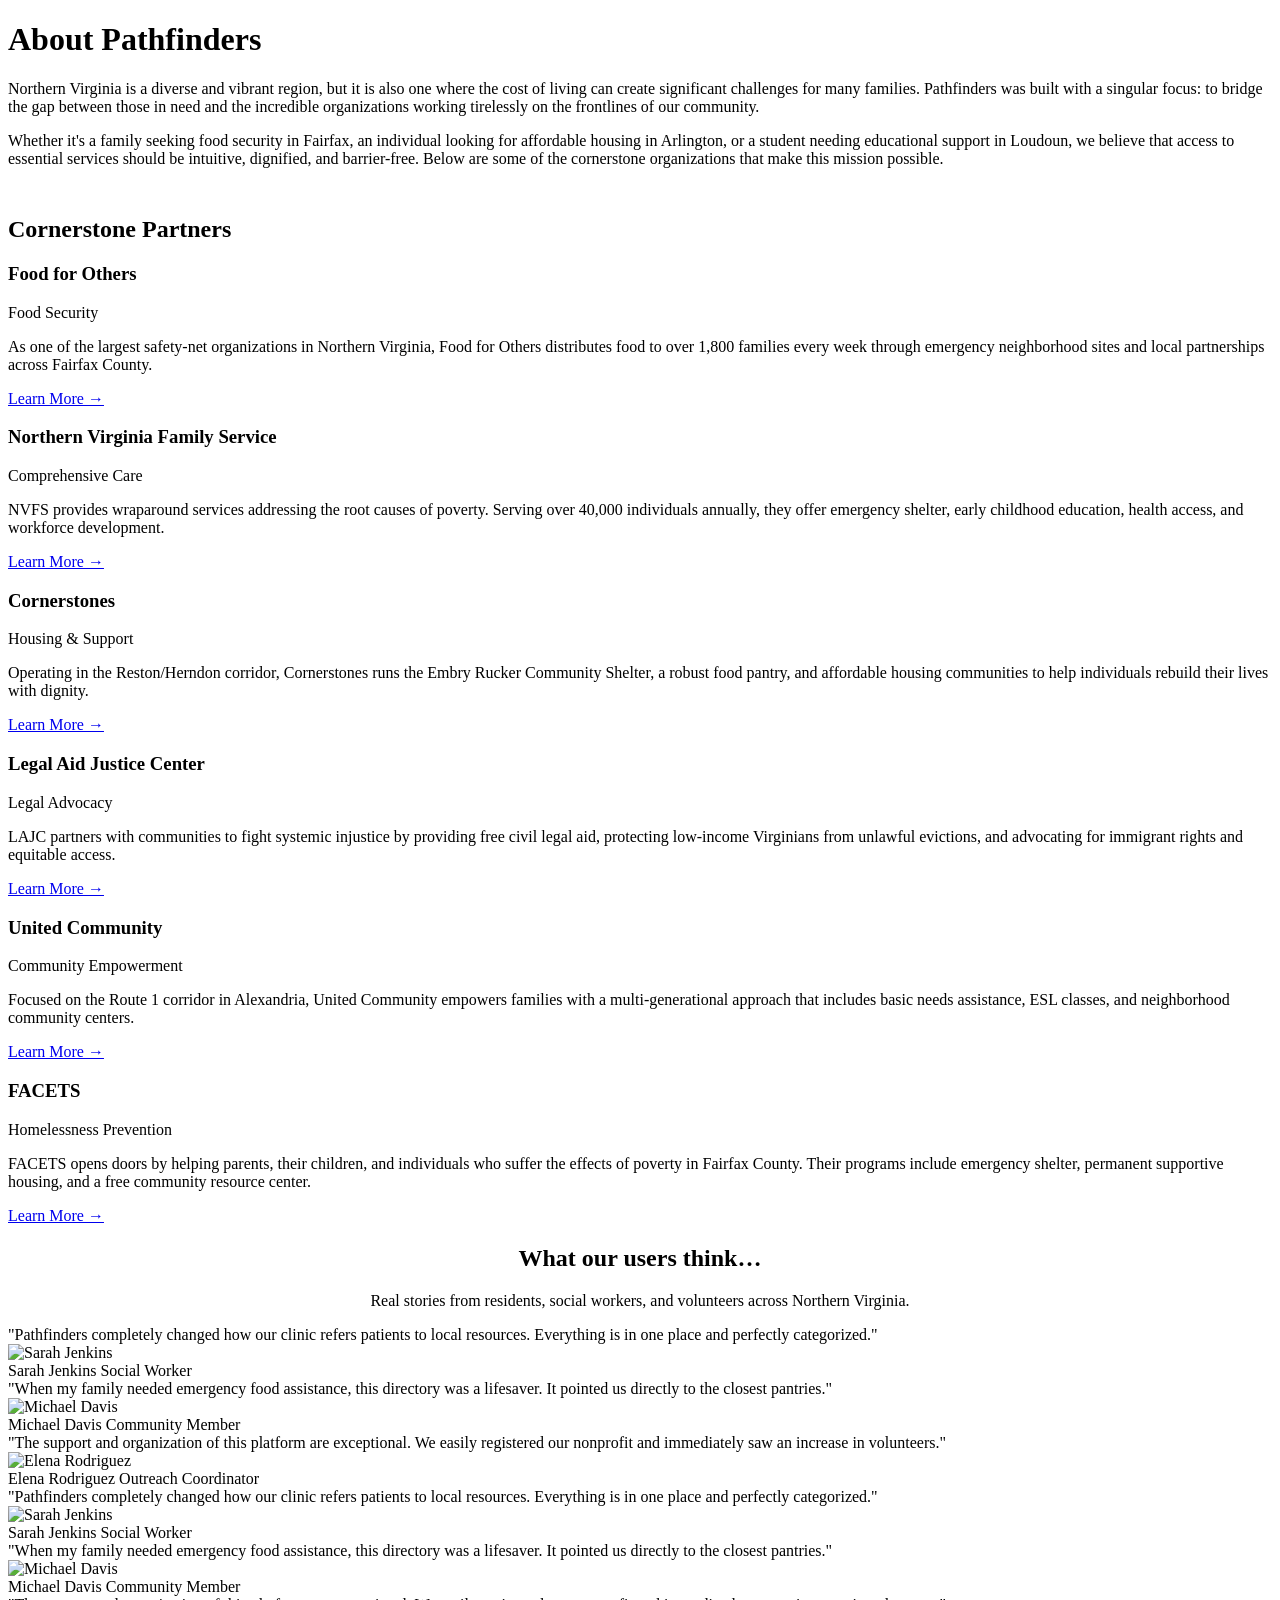
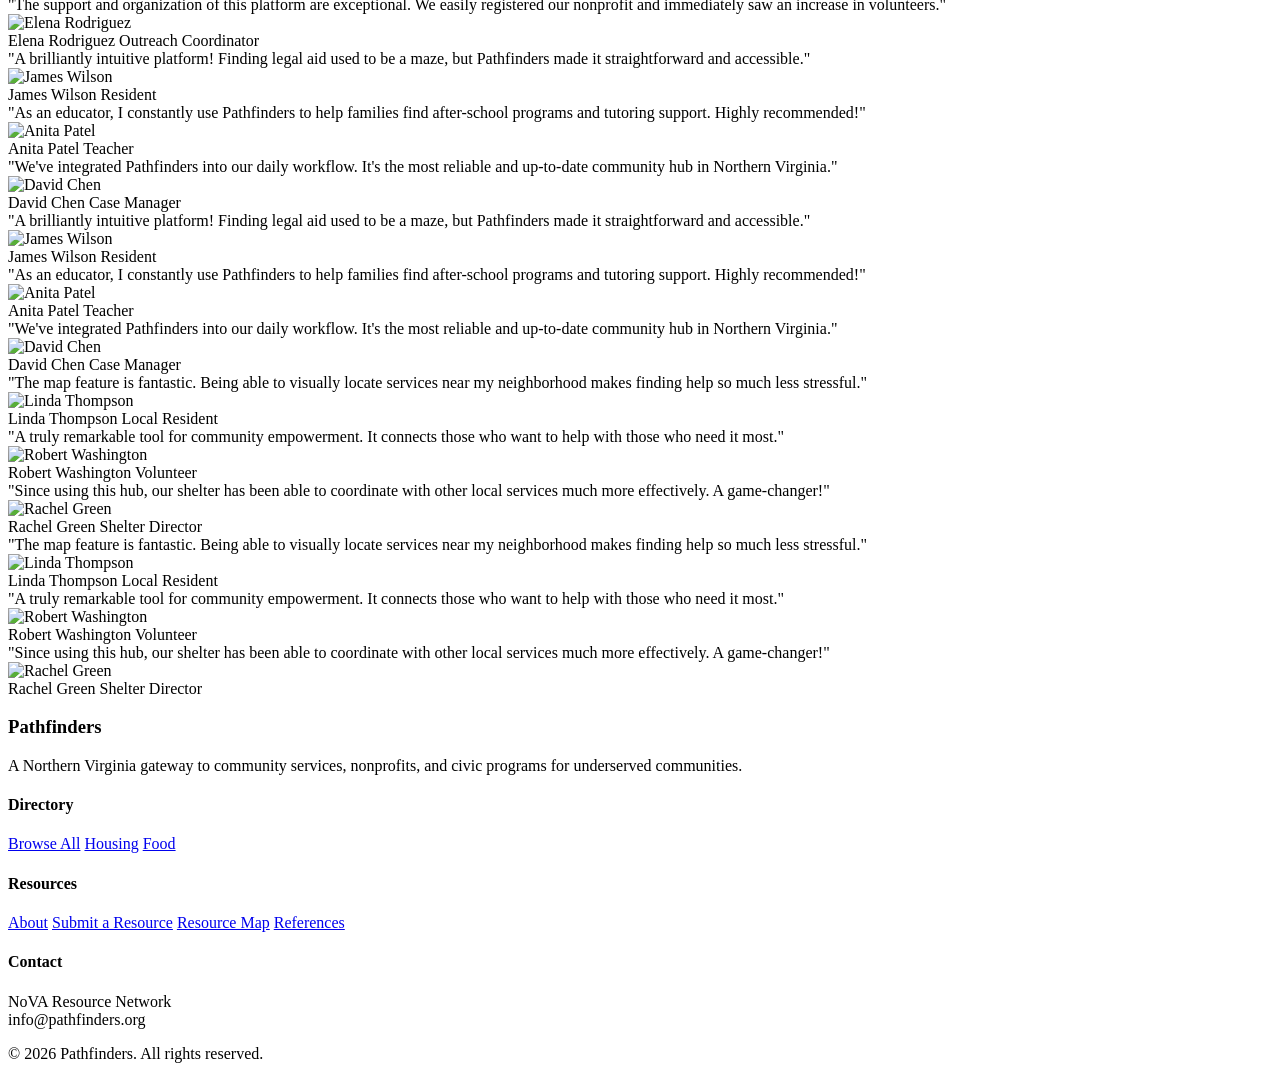
==== about.html @ d78daaee "Add files via upload" ====
<!doctype html>
<html lang="en">

<head>
  <meta charset="UTF-8" />
  <meta name="viewport" content="width=device-width, initial-scale=1.0" />
  <title>About — Pathfinders</title>
  <meta name="description" content="Learn about the Northern Virginia communities we serve, our cornerstone nonprofit partners, and hear from the people we've helped." />

  <script src="theme-init.js"></script>

  <link rel="stylesheet"
    href="https://fonts.googleapis.com/css2?family=Cormorant+Garamond:ital,wght@0,300;0,400;0,500;1,400;1,500&family=DM+Sans:wght@400;500&family=Noto+Sans+JP:wght@400;500&display=swap" />
  <link rel="stylesheet" href="style.css" />
</head>

<body>
  <div class="page-wave-bg" aria-hidden="true"></div>

  <div class="page">
    <div id="nav-container"></div>

    <main class="community-shell">
      <div class="section-container">
        <h1 class="dir-title page-title scroll-reveal">About Pathfinders</h1>
        
        <div class="community-intro scroll-reveal">
          <p>
            Northern Virginia is a diverse and vibrant region, but it is also one where the cost of living can create significant challenges for many families. Pathfinders was built with a singular focus: to bridge the gap between those in need and the incredible organizations working tirelessly on the frontlines of our community.
          </p>
          <p>
            Whether it's a family seeking food security in Fairfax, an individual looking for affordable housing in Arlington, or a student needing educational support in Loudoun, we believe that access to essential services should be intuitive, dignified, and barrier-free. Below are some of the cornerstone organizations that make this mission possible.
          </p>
        </div>

        <h2 class="ref-section-title scroll-reveal" style="margin-top: 3rem;">Cornerstone Partners</h2>
        
        <div class="community-grid">
          <!-- Food for Others -->
          <div class="community-card scroll-reveal">
            <div class="community-card-icon"><i data-lucide="apple"></i></div>
            <h3>Food for Others</h3>
            <span class="label-tag">Food Security</span>
            <p>
              As one of the largest safety-net organizations in Northern Virginia, Food for Others distributes food to over 1,800 families every week through emergency neighborhood sites and local partnerships across Fairfax County.
            </p>
            <a href="https://foodforothers.org" target="_blank" rel="noopener noreferrer" class="community-link">Learn More &rarr;</a>
          </div>

          <!-- Northern Virginia Family Service -->
          <div class="community-card scroll-reveal">
            <div class="community-card-icon"><i data-lucide="home"></i></div>
            <h3>Northern Virginia Family Service</h3>
            <span class="label-tag">Comprehensive Care</span>
            <p>
              NVFS provides wraparound services addressing the root causes of poverty. Serving over 40,000 individuals annually, they offer emergency shelter, early childhood education, health access, and workforce development.
            </p>
            <a href="https://nvfs.org" target="_blank" rel="noopener noreferrer" class="community-link">Learn More &rarr;</a>
          </div>

          <!-- Cornerstones -->
          <div class="community-card scroll-reveal">
            <div class="community-card-icon"><i data-lucide="heart-handshake"></i></div>
            <h3>Cornerstones</h3>
            <span class="label-tag">Housing &amp; Support</span>
            <p>
              Operating in the Reston/Herndon corridor, Cornerstones runs the Embry Rucker Community Shelter, a robust food pantry, and affordable housing communities to help individuals rebuild their lives with dignity.
            </p>
            <a href="https://cornerstonesva.org" target="_blank" rel="noopener noreferrer" class="community-link">Learn More &rarr;</a>
          </div>

          <!-- Legal Aid Justice Center -->
          <div class="community-card scroll-reveal">
            <div class="community-card-icon"><i data-lucide="scale"></i></div>
            <h3>Legal Aid Justice Center</h3>
            <span class="label-tag">Legal Advocacy</span>
            <p>
              LAJC partners with communities to fight systemic injustice by providing free civil legal aid, protecting low-income Virginians from unlawful evictions, and advocating for immigrant rights and equitable access.
            </p>
            <a href="https://lajc.org" target="_blank" rel="noopener noreferrer" class="community-link">Learn More &rarr;</a>
          </div>

          <!-- United Community -->
          <div class="community-card scroll-reveal">
            <div class="community-card-icon"><i data-lucide="users"></i></div>
            <h3>United Community</h3>
            <span class="label-tag">Community Empowerment</span>
            <p>
              Focused on the Route 1 corridor in Alexandria, United Community empowers families with a multi-generational approach that includes basic needs assistance, ESL classes, and neighborhood community centers.
            </p>
            <a href="https://unitedcommunity.org" target="_blank" rel="noopener noreferrer" class="community-link">Learn More &rarr;</a>
          </div>

          <!-- FACETS -->
          <div class="community-card scroll-reveal">
            <div class="community-card-icon"><i data-lucide="shield-check"></i></div>
            <h3>FACETS</h3>
            <span class="label-tag">Homelessness Prevention</span>
            <p>
              FACETS opens doors by helping parents, their children, and individuals who suffer the effects of poverty in Fairfax County. Their programs include emergency shelter, permanent supportive housing, and a free community resource center.
            </p>
            <a href="https://facetscares.org" target="_blank" rel="noopener noreferrer" class="community-link">Learn More &rarr;</a>
          </div>
        </div>

      </div>

      <!-- What Our Users Think divider -->
      <section class="test-divider scroll-reveal">
        <div class="section-container" style="text-align: center;">
          <h2 class="test-divider-title">What our users think&hellip;</h2>
          <p class="test-divider-sub">Real stories from residents, social workers, and volunteers across Northern Virginia.</p>
        </div>
      </section>

      <!-- Testimonials Section -->
      <section class="testimonials-section">
        <div class="test-mask">
          <!-- Column 1 -->
          <div class="test-col" style="--duration: 30s;">
            <div class="test-card">
              <div class="test-card-text">"Pathfinders completely changed how our clinic refers patients to local resources. Everything is in one place and perfectly categorized."</div>
              <div class="test-card-author">
                <img src="https://randomuser.me/api/portraits/women/1.jpg" alt="Sarah Jenkins" />
                <div class="test-author-info">
                  <span class="test-author-name">Sarah Jenkins</span>
                  <span class="test-author-role">Social Worker</span>
                </div>
              </div>
            </div>
            <div class="test-card">
              <div class="test-card-text">"When my family needed emergency food assistance, this directory was a lifesaver. It pointed us directly to the closest pantries."</div>
              <div class="test-card-author">
                <img src="https://randomuser.me/api/portraits/men/2.jpg" alt="Michael Davis" />
                <div class="test-author-info">
                  <span class="test-author-name">Michael Davis</span>
                  <span class="test-author-role">Community Member</span>
                </div>
              </div>
            </div>
            <div class="test-card">
              <div class="test-card-text">"The support and organization of this platform are exceptional. We easily registered our nonprofit and immediately saw an increase in volunteers."</div>
              <div class="test-card-author">
                <img src="https://randomuser.me/api/portraits/women/3.jpg" alt="Elena Rodriguez" />
                <div class="test-author-info">
                  <span class="test-author-name">Elena Rodriguez</span>
                  <span class="test-author-role">Outreach Coordinator</span>
                </div>
              </div>
            </div>
            <!-- Duplicate set for seamless loop -->
            <div class="test-card" aria-hidden="true">
              <div class="test-card-text">"Pathfinders completely changed how our clinic refers patients to local resources. Everything is in one place and perfectly categorized."</div>
              <div class="test-card-author">
                <img src="https://randomuser.me/api/portraits/women/1.jpg" alt="Sarah Jenkins" />
                <div class="test-author-info">
                  <span class="test-author-name">Sarah Jenkins</span>
                  <span class="test-author-role">Social Worker</span>
                </div>
              </div>
            </div>
            <div class="test-card" aria-hidden="true">
              <div class="test-card-text">"When my family needed emergency food assistance, this directory was a lifesaver. It pointed us directly to the closest pantries."</div>
              <div class="test-card-author">
                <img src="https://randomuser.me/api/portraits/men/2.jpg" alt="Michael Davis" />
                <div class="test-author-info">
                  <span class="test-author-name">Michael Davis</span>
                  <span class="test-author-role">Community Member</span>
                </div>
              </div>
            </div>
            <div class="test-card" aria-hidden="true">
              <div class="test-card-text">"The support and organization of this platform are exceptional. We easily registered our nonprofit and immediately saw an increase in volunteers."</div>
              <div class="test-card-author">
                <img src="https://randomuser.me/api/portraits/women/3.jpg" alt="Elena Rodriguez" />
                <div class="test-author-info">
                  <span class="test-author-name">Elena Rodriguez</span>
                  <span class="test-author-role">Outreach Coordinator</span>
                </div>
              </div>
            </div>
          </div>

          <!-- Column 2 -->
          <div class="test-col hide-mobile" style="--duration: 38s;">
            <div class="test-card">
              <div class="test-card-text">"A brilliantly intuitive platform! Finding legal aid used to be a maze, but Pathfinders made it straightforward and accessible."</div>
              <div class="test-card-author">
                <img src="https://randomuser.me/api/portraits/men/4.jpg" alt="James Wilson" />
                <div class="test-author-info">
                  <span class="test-author-name">James Wilson</span>
                  <span class="test-author-role">Resident</span>
                </div>
              </div>
            </div>
            <div class="test-card">
              <div class="test-card-text">"As an educator, I constantly use Pathfinders to help families find after-school programs and tutoring support. Highly recommended!"</div>
              <div class="test-card-author">
                <img src="https://randomuser.me/api/portraits/women/5.jpg" alt="Anita Patel" />
                <div class="test-author-info">
                  <span class="test-author-name">Anita Patel</span>
                  <span class="test-author-role">Teacher</span>
                </div>
              </div>
            </div>
            <div class="test-card">
              <div class="test-card-text">"We've integrated Pathfinders into our daily workflow. It's the most reliable and up-to-date community hub in Northern Virginia."</div>
              <div class="test-card-author">
                <img src="https://randomuser.me/api/portraits/men/6.jpg" alt="David Chen" />
                <div class="test-author-info">
                  <span class="test-author-name">David Chen</span>
                  <span class="test-author-role">Case Manager</span>
                </div>
              </div>
            </div>
            <div class="test-card" aria-hidden="true">
              <div class="test-card-text">"A brilliantly intuitive platform! Finding legal aid used to be a maze, but Pathfinders made it straightforward and accessible."</div>
              <div class="test-card-author">
                <img src="https://randomuser.me/api/portraits/men/4.jpg" alt="James Wilson" />
                <div class="test-author-info">
                  <span class="test-author-name">James Wilson</span>
                  <span class="test-author-role">Resident</span>
                </div>
              </div>
            </div>
            <div class="test-card" aria-hidden="true">
              <div class="test-card-text">"As an educator, I constantly use Pathfinders to help families find after-school programs and tutoring support. Highly recommended!"</div>
              <div class="test-card-author">
                <img src="https://randomuser.me/api/portraits/women/5.jpg" alt="Anita Patel" />
                <div class="test-author-info">
                  <span class="test-author-name">Anita Patel</span>
                  <span class="test-author-role">Teacher</span>
                </div>
              </div>
            </div>
            <div class="test-card" aria-hidden="true">
              <div class="test-card-text">"We've integrated Pathfinders into our daily workflow. It's the most reliable and up-to-date community hub in Northern Virginia."</div>
              <div class="test-card-author">
                <img src="https://randomuser.me/api/portraits/men/6.jpg" alt="David Chen" />
                <div class="test-author-info">
                  <span class="test-author-name">David Chen</span>
                  <span class="test-author-role">Case Manager</span>
                </div>
              </div>
            </div>
          </div>

          <!-- Column 3 -->
          <div class="test-col hide-tablet" style="--duration: 34s;">
            <div class="test-card">
              <div class="test-card-text">"The map feature is fantastic. Being able to visually locate services near my neighborhood makes finding help so much less stressful."</div>
              <div class="test-card-author">
                <img src="https://randomuser.me/api/portraits/women/7.jpg" alt="Linda Thompson" />
                <div class="test-author-info">
                  <span class="test-author-name">Linda Thompson</span>
                  <span class="test-author-role">Local Resident</span>
                </div>
              </div>
            </div>
            <div class="test-card">
              <div class="test-card-text">"A truly remarkable tool for community empowerment. It connects those who want to help with those who need it most."</div>
              <div class="test-card-author">
                <img src="https://randomuser.me/api/portraits/men/8.jpg" alt="Robert Washington" />
                <div class="test-author-info">
                  <span class="test-author-name">Robert Washington</span>
                  <span class="test-author-role">Volunteer</span>
                </div>
              </div>
            </div>
            <div class="test-card">
              <div class="test-card-text">"Since using this hub, our shelter has been able to coordinate with other local services much more effectively. A game-changer!"</div>
              <div class="test-card-author">
                <img src="https://randomuser.me/api/portraits/women/9.jpg" alt="Rachel Green" />
                <div class="test-author-info">
                  <span class="test-author-name">Rachel Green</span>
                  <span class="test-author-role">Shelter Director</span>
                </div>
              </div>
            </div>
            <div class="test-card" aria-hidden="true">
              <div class="test-card-text">"The map feature is fantastic. Being able to visually locate services near my neighborhood makes finding help so much less stressful."</div>
              <div class="test-card-author">
                <img src="https://randomuser.me/api/portraits/women/7.jpg" alt="Linda Thompson" />
                <div class="test-author-info">
                  <span class="test-author-name">Linda Thompson</span>
                  <span class="test-author-role">Local Resident</span>
                </div>
              </div>
            </div>
            <div class="test-card" aria-hidden="true">
              <div class="test-card-text">"A truly remarkable tool for community empowerment. It connects those who want to help with those who need it most."</div>
              <div class="test-card-author">
                <img src="https://randomuser.me/api/portraits/men/8.jpg" alt="Robert Washington" />
                <div class="test-author-info">
                  <span class="test-author-name">Robert Washington</span>
                  <span class="test-author-role">Volunteer</span>
                </div>
              </div>
            </div>
            <div class="test-card" aria-hidden="true">
              <div class="test-card-text">"Since using this hub, our shelter has been able to coordinate with other local services much more effectively. A game-changer!"</div>
              <div class="test-card-author">
                <img src="https://randomuser.me/api/portraits/women/9.jpg" alt="Rachel Green" />
                <div class="test-author-info">
                  <span class="test-author-name">Rachel Green</span>
                  <span class="test-author-role">Shelter Director</span>
                </div>
              </div>
            </div>
          </div>
        </div>
      </section>
    </main>

    <footer class="footer">
      <div class="footer-inner">
        <div>
          <h3>Pathfinders</h3>
          <p>A Northern Virginia gateway to community services, nonprofits, and civic programs for underserved communities.</p>
        </div>
        <div>
          <h4>Directory</h4>
          <div class="footer-links">
            <a href="directory.html">Browse All</a>
            <a href="directory.html">Housing</a>
            <a href="directory.html">Food</a>
          </div>
        </div>
        <div>
          <h4>Resources</h4>
          <div class="footer-links">
            <a href="about.html">About</a>
            <a href="submit.html">Submit a Resource</a>
            <a href="map.html">Resource Map</a>
            <a href="references.html">References</a>
          </div>
        </div>
        <div>
          <h4>Contact</h4>
          <p>
            NoVA Resource Network<br />
            info@pathfinders.org
          </p>
        </div>
      </div>
      <div class="footer-bottom">© 2026 Pathfinders. All rights reserved.</div>
    </footer>
  </div>

  <!-- GSAP Core + Plugins -->
  <script src="gsap.min.js"></script>
  <script src="ScrollTrigger.min.js"></script>

  <script src="https://unpkg.com/lucide@latest"></script>
  <script src="smooth-scroll.js"></script>
  <script src="nav.js"></script>
  <script src="community-gsap.js"></script>
  <script>
    document.addEventListener("DOMContentLoaded", () => {
      lucide.createIcons();
    });
  </script>
</body>

</html>
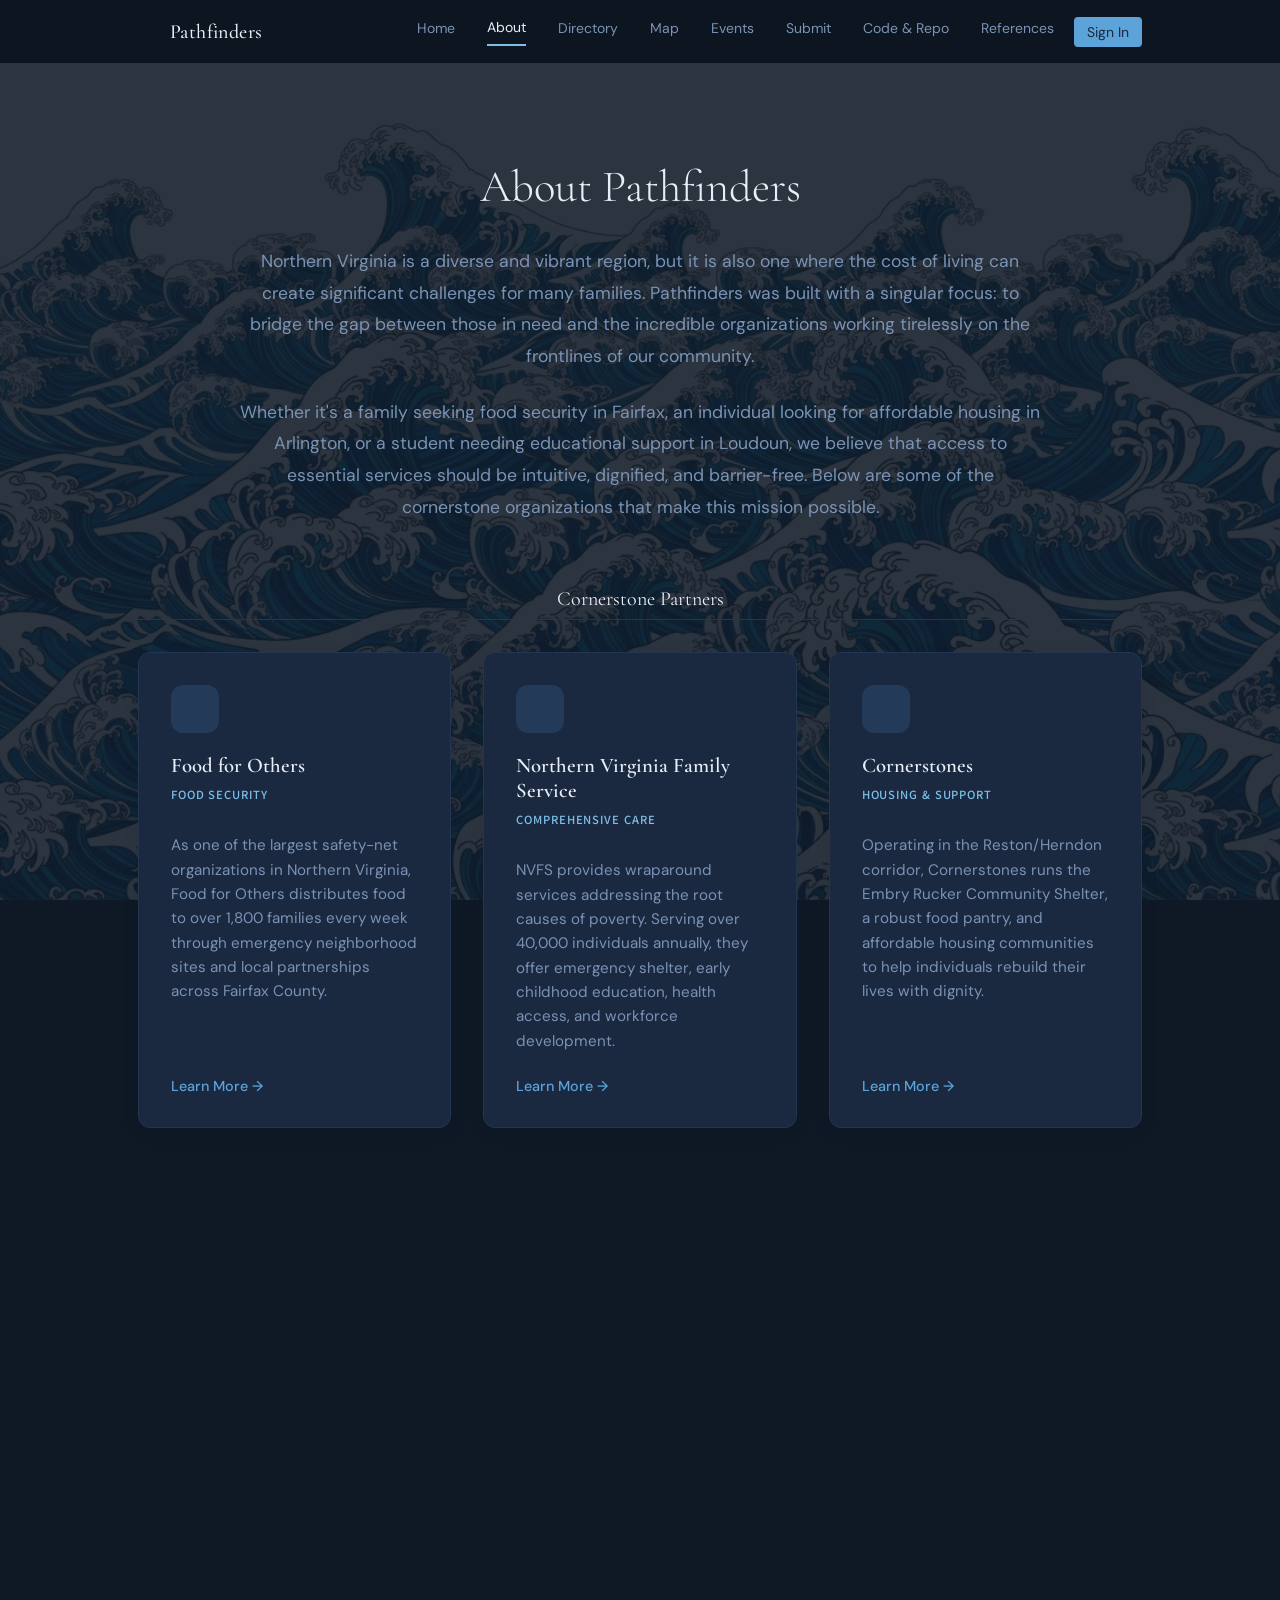
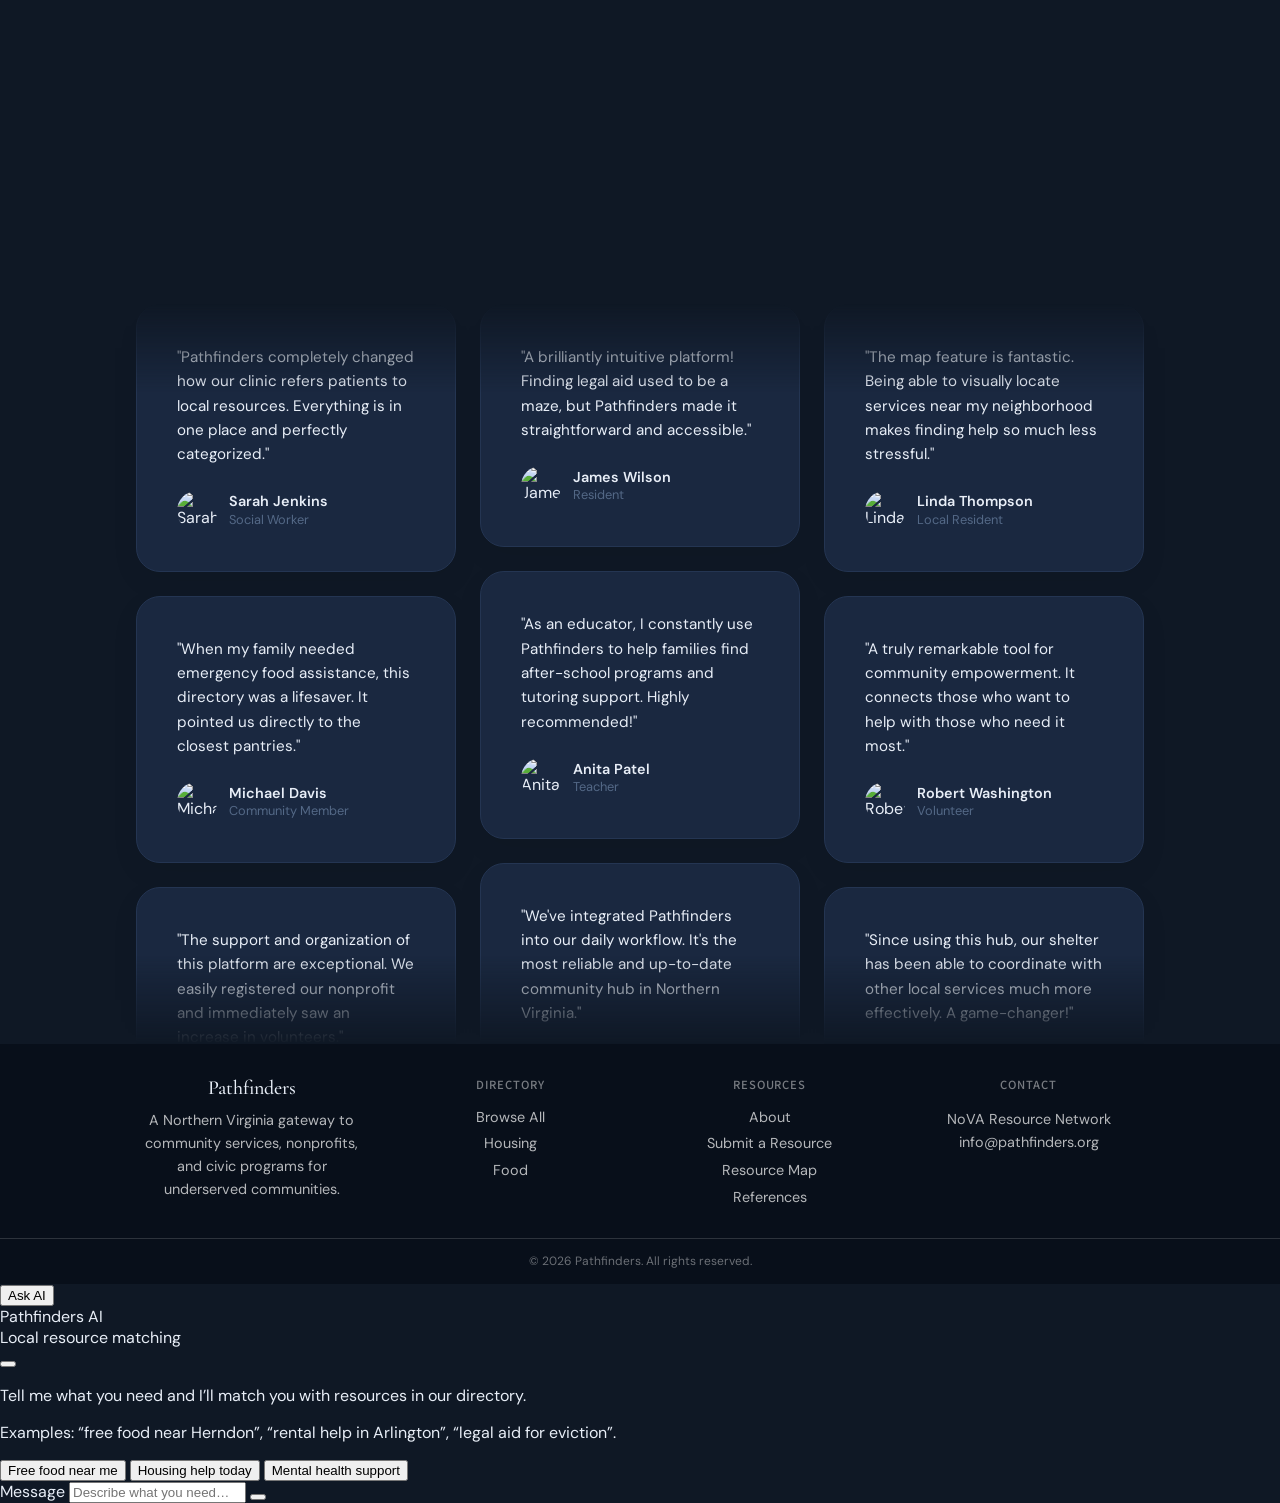
==== commit 7c857edc: "Add files via upload" ====
--- a/about.html
+++ b/about.html
@@ -1,5 +1,5 @@
 <!doctype html>
-<html lang="en">
+<html lang="en" class="dark">
 
 <head>
   <meta charset="UTF-8" />
@@ -7,7 +7,6 @@
   <title>About — Pathfinders</title>
   <meta name="description" content="Learn about the Northern Virginia communities we serve, our cornerstone nonprofit partners, and hear from the people we've helped." />
 
-  <script src="theme-init.js"></script>
 
   <link rel="stylesheet"
     href="https://fonts.googleapis.com/css2?family=Cormorant+Garamond:ital,wght@0,300;0,400;0,500;1,400;1,500&family=DM+Sans:wght@400;500&family=Noto+Sans+JP:wght@400;500&display=swap" />
--- a/style.css
+++ b/style.css
@@ -0,0 +1,1892 @@
+@import url('https://fonts.googleapis.com/css2?family=Cormorant+Garamond:ital,wght@0,300;0,400;0,500;1,400;1,500&family=DM+Sans:wght@400;500&family=Noto+Sans+JP:wght@400;500&display=swap');
+
+:root {
+  --bg: #0f1825;
+  --bg-alt: #162033;
+  --surface: #1a2840;
+  --ink: #e8eef7;
+  --muted: #7a93b5;
+  --border: #243552;
+  --primary: #5ba3d9;
+  --accent: #7dbfe8;
+  --radius: 0px;
+  --font-heading: "Cormorant Garamond", serif;
+  --font-body: "DM Sans", sans-serif;
+  --font-label: "Noto Sans JP", sans-serif;
+  --nav-height: 64px;
+}
+
+* {
+  box-sizing: border-box;
+}
+
+html,
+body {
+  margin: 0;
+  padding: 0;
+}
+
+body {
+  font-family: var(--font-body);
+  color: var(--ink);
+  background: var(--bg);
+  -webkit-font-smoothing: antialiased;
+  -moz-osx-font-smoothing: grayscale;
+}
+
+body::before {
+  content: "";
+  position: fixed;
+  left: 0;
+  right: 0;
+  bottom: 0;
+  height: 60vh;
+  pointer-events: none;
+  z-index: 0;
+  opacity: 0.05;
+  background-image: url("bg-mountains.svg");
+  background-repeat: no-repeat;
+  background-position: bottom center;
+  background-size: 100% auto;
+}
+
+body:has(> .page-wave-bg)::before {
+  opacity: 0;
+}
+
+.page-wave-bg {
+  position: fixed;
+  inset: 0;
+  width: 100%;
+  height: 100%;
+  background: url("full-waves.png") center center / cover no-repeat;
+  opacity: 0.12;
+  pointer-events: none;
+  z-index: 0;
+}
+
+h1,
+h2,
+h3,
+h4,
+h5,
+h6 {
+  font-family: var(--font-heading);
+  color: var(--ink);
+  font-weight: 400;
+  margin: 0;
+}
+
+a {
+  color: inherit;
+  text-decoration: none;
+}
+
+.page {
+  position: relative;
+  z-index: 1;
+  min-height: 100vh;
+}
+
+.page-title {
+  text-align: center;
+}
+
+/* Scroll reveal (IntersectionObserver adds .visible) */
+.scroll-reveal {
+  opacity: 0;
+  transform: translateY(18px);
+  transition: opacity 500ms ease-out, transform 500ms ease-out;
+}
+
+.scroll-reveal.visible {
+  opacity: 1;
+  transform: none;
+}
+
+.scroll-reveal-stagger>.scroll-reveal:nth-child(1) {
+  transition-delay: 0ms;
+}
+
+.scroll-reveal-stagger>.scroll-reveal:nth-child(2) {
+  transition-delay: 80ms;
+}
+
+.scroll-reveal-stagger>.scroll-reveal:nth-child(3) {
+  transition-delay: 160ms;
+}
+
+.scroll-reveal-stagger--mission>.scroll-reveal:nth-child(1) {
+  transition-delay: 0ms;
+}
+
+.scroll-reveal-stagger--mission>.scroll-reveal:nth-child(2) {
+  transition-delay: 80ms;
+}
+
+.scroll-reveal-stagger--mission>.scroll-reveal:nth-child(3) {
+  transition-delay: 160ms;
+}
+
+.font-body {
+  font-family: var(--font-body);
+}
+
+.font-label {
+  font-family: var(--font-label);
+}
+
+.font-heading {
+  font-family: var(--font-heading);
+}
+
+.label-tag {
+  font-family: var(--font-label);
+  font-size: 0.7rem;
+  font-weight: 500;
+  text-transform: uppercase;
+  letter-spacing: 0.08em;
+  color: var(--accent);
+}
+
+.brush-divider {
+  width: 100%;
+  height: 0;
+  border: 0;
+  border-top: 1px solid var(--border);
+  margin: 0;
+}
+
+.skeleton-shimmer {
+  background: var(--border);
+  animation: skeleton-pulse 1.2s ease-in-out infinite;
+}
+
+@keyframes skeleton-pulse {
+
+  0%,
+  100% {
+    opacity: 0.45;
+  }
+
+  50% {
+    opacity: 0.78;
+  }
+}
+
+.site-nav {
+  position: sticky;
+  top: 0;
+  z-index: 50;
+  background: #0d1520;
+  border-bottom: 1px solid var(--border);
+  height: var(--nav-height);
+}
+
+.site-nav-inner {
+  height: var(--nav-height);
+  max-width: 1100px;
+  margin: 0 auto;
+  padding: 0 48px;
+  display: flex;
+  align-items: center;
+  justify-content: space-between;
+}
+
+@media (max-width: 767px) {
+  .site-nav-inner {
+    padding: 0 24px;
+  }
+}
+
+.nav-right {
+  display: flex;
+  align-items: center;
+  gap: 1.25rem;
+}
+
+.theme-toggle {
+  position: relative;
+  width: 28px;
+  height: 28px;
+  padding: 0;
+  border: 0;
+  background: transparent;
+  cursor: pointer;
+  color: var(--ink);
+  flex-shrink: 0;
+}
+
+.theme-toggle--overlay {
+  margin-top: 1.5rem;
+  align-self: flex-start;
+}
+
+.theme-icon {
+  position: absolute;
+  inset: 0;
+  display: flex;
+  align-items: center;
+  justify-content: center;
+  opacity: 0;
+  transition: opacity 220ms ease;
+  pointer-events: none;
+}
+
+.theme-icon.is-visible {
+  opacity: 1;
+  pointer-events: auto;
+}
+
+.nav-icon-hidden {
+  display: none !important;
+}
+
+.nav-backdrop-hidden {
+  display: none !important;
+}
+
+.site-brand {
+  font-family: var(--font-heading);
+  font-size: 1.25rem;
+  font-weight: 500;
+  letter-spacing: 0.02em;
+  color: var(--ink);
+  display: flex;
+  align-items: center;
+  gap: 0.5rem;
+}
+
+.brand-logo-icon {
+  width: 24px;
+  height: 24px;
+  color: var(--primary);
+  filter: drop-shadow(0 2px 4px rgba(91, 163, 217, 0.4));
+}
+
+.nav-links {
+  display: flex;
+  gap: 2rem;
+  align-items: center;
+}
+
+.nav-link {
+  font-family: var(--font-body);
+  font-size: 0.875rem;
+  padding-bottom: 0.45rem;
+  color: var(--muted);
+  transition: color 160ms ease;
+}
+
+.nav-link:hover {
+  color: var(--ink);
+}
+
+.nav-link.is-active {
+  color: var(--ink);
+  border-bottom: 2px solid var(--accent);
+}
+
+.nav-login-link {
+  font-family: var(--font-body);
+  font-size: 0.875rem;
+  padding: 0.4rem 0.8rem;
+  color: var(--surface);
+  background: var(--primary);
+  border-radius: 0.25rem;
+  transition: background 160ms ease;
+}
+
+.nav-login-link:hover {
+  background: var(--accent);
+}
+
+.nav-overlay-login-link {
+  font-family: var(--font-body);
+  font-size: 0.875rem;
+  padding-bottom: 0.45rem;
+  color: var(--muted);
+  display: block;
+  margin-top: 1rem;
+  padding-top: 1rem;
+  border-top: 1px solid var(--border);
+}
+
+.nav-toggle {
+  background: transparent;
+  border: 0;
+  padding: 0.25rem;
+  cursor: pointer;
+  color: var(--ink);
+  display: none;
+}
+
+.nav-overlay-backdrop {
+  display: none;
+}
+
+.nav-overlay {
+  display: none;
+}
+
+/* Mobile nav overlay */
+@media (max-width: 767px) {
+  .nav-links {
+    display: none;
+  }
+
+  .nav-toggle {
+    display: inline-flex;
+  }
+
+  .nav-overlay-backdrop {
+    display: block;
+    position: fixed;
+    inset: 0;
+    background: rgba(15, 31, 61, 0.15);
+    z-index: 55;
+  }
+
+  .nav-overlay {
+    display: flex;
+    position: fixed;
+    top: 0;
+    right: 0;
+    height: 100vh;
+    width: min(85vw, 360px);
+    background: var(--surface);
+    border-left: 1px solid var(--border);
+    z-index: 60;
+    padding: 1.5rem;
+    transform: translateX(100%);
+    transition: transform 240ms ease;
+    flex-direction: column;
+    gap: 1.25rem;
+  }
+
+  .nav-overlay.is-open {
+    transform: translateX(0);
+  }
+
+  .nav-overlay a {
+    font-family: var(--font-heading);
+    font-size: 2rem;
+    color: var(--muted);
+  }
+
+  .nav-overlay a.is-active {
+    color: var(--ink);
+  }
+}
+
+.container,
+.section-container {
+  max-width: 1100px;
+  margin: 0 auto;
+  padding: 0 48px;
+  text-align: center;
+}
+
+@media (max-width: 767px) {
+
+  .container,
+  .section-container {
+    padding: 0 24px;
+  }
+}
+
+.section {
+  padding: 4rem 0;
+}
+
+/* ═══════════════════════════════════════════
+   HERO — Immersive full-viewport
+═══════════════════════════════════════════ */
+.hero {
+  position: relative;
+  min-height: 100vh;
+  display: flex;
+  flex-direction: column;
+  align-items: center;
+  justify-content: center;
+  background-color: #06101e;
+  background-image: url("hero-sunset.jpg");
+  background-size: cover;
+  background-position: center center;
+  background-attachment: fixed;
+  overflow: hidden;
+  isolation: isolate;
+}
+
+/* Dark cinematic overlay — layered gradient */
+.hero::before {
+  content: "";
+  position: absolute;
+  inset: 0;
+  background:
+    linear-gradient(to bottom, rgba(4, 10, 22, 0.92) 0%, rgba(6, 16, 30, 0.78) 50%, rgba(4, 10, 22, 0.97) 100%);
+  z-index: 1;
+}
+
+/* Animated grid canvas sits above the bg, below overlay */
+.hero-grid-canvas {
+  position: absolute;
+  inset: 0;
+  width: 100%;
+  height: 100%;
+  z-index: 2;
+  opacity: 0.18;
+  pointer-events: none;
+}
+
+/* Film grain texture */
+.hero-grain {
+  position: absolute;
+  inset: 0;
+  z-index: 3;
+  pointer-events: none;
+  opacity: 0.04;
+  background-image: url("data:image/svg+xml,%3Csvg viewBox='0 0 256 256' xmlns='http://www.w3.org/2000/svg'%3E%3Cfilter id='noise'%3E%3CfeTurbulence type='fractalNoise' baseFrequency='0.9' numOctaves='4' stitchTiles='stitch'/%3E%3C/filter%3E%3Crect width='100%25' height='100%25' filter='url(%23noise)'/%3E%3C/svg%3E");
+  background-repeat: repeat;
+  background-size: 200px 200px;
+  animation: grain-drift 0.12s steps(1) infinite;
+}
+
+@keyframes grain-drift {
+  0%   { transform: translate(0, 0); }
+  10%  { transform: translate(-2%, -3%); }
+  20%  { transform: translate(3%, 1%); }
+  30%  { transform: translate(-1%, 4%); }
+  40%  { transform: translate(2%, -2%); }
+  50%  { transform: translate(-3%, 2%); }
+  60%  { transform: translate(1%, -4%); }
+  70%  { transform: translate(4%, 3%); }
+  80%  { transform: translate(-2%, 1%); }
+  90%  { transform: translate(3%, -1%); }
+  100% { transform: translate(0, 0); }
+}
+
+/* Floating keyword pills — scattered absolutely */
+.hero-tags {
+  position: absolute;
+  inset: 0;
+  z-index: 4;
+  pointer-events: none;
+}
+
+.hero-tag {
+  position: absolute;
+  font-family: var(--font-label);
+  font-size: 0.7rem;
+  font-weight: 600;
+  letter-spacing: 0.15em;
+  text-transform: uppercase;
+  color: rgba(91, 163, 217, 0.5);
+  border: 1px solid rgba(91, 163, 217, 0.2);
+  padding: 4px 12px;
+  border-radius: 100px;
+  opacity: 0;
+  will-change: transform;
+}
+
+/* Initial positions — set by GSAP, these are just fallbacks */
+.hero-tag:nth-child(1) { top: 15%; left: 8%; }
+.hero-tag:nth-child(2) { top: 22%; right: 10%; }
+.hero-tag:nth-child(3) { bottom: 28%; left: 6%; }
+.hero-tag:nth-child(4) { top: 55%; right: 8%; }
+.hero-tag:nth-child(5) { bottom: 18%; right: 14%; }
+.hero-tag:nth-child(6) { top: 70%; left: 12%; }
+
+/* Hero inner — centered content block */
+.hero-inner {
+  position: relative;
+  z-index: 5;
+  text-align: center;
+  padding: 0 clamp(24px, 6vw, 80px);
+  max-width: 1100px;
+  width: 100%;
+}
+
+/* Eyebrow label */
+.hero-eyebrow {
+  font-family: var(--font-label);
+  font-size: 0.72rem;
+  font-weight: 600;
+  letter-spacing: 0.22em;
+  text-transform: uppercase;
+  color: var(--accent);
+  margin: 0 0 1.5rem;
+  opacity: 0;
+}
+
+/* Massive title */
+.hero-title {
+  font-family: var(--font-heading);
+  font-size: clamp(4rem, 16vw, 12rem);
+  font-weight: 500;
+  line-height: 0.88;
+  letter-spacing: -0.03em;
+  margin: 0 0 2rem;
+  color: #ffffff;
+  text-shadow:
+    0 0 80px rgba(91, 163, 217, 0.55),
+    0 2px 40px rgba(91, 163, 217, 0.25);
+  opacity: 0;                  /* GSAP animates this in */
+  will-change: transform, opacity;
+}
+
+/* Subtitle */
+.hero-subtitle {
+  color: rgba(255, 255, 255, 0.58);
+  font-size: clamp(1rem, 1.8vw, 1.25rem);
+  line-height: 1.7;
+  max-width: 620px;
+  margin: 0 auto 2.5rem;
+  opacity: 0;
+}
+
+/* CTAs */
+.hero-ctas {
+  display: flex;
+  flex-wrap: wrap;
+  gap: 1rem;
+  justify-content: center;
+  margin-bottom: 3.5rem;
+  opacity: 0;
+}
+
+.cta-primary {
+  display: inline-flex;
+  align-items: center;
+  gap: 0.5rem;
+  font-family: var(--font-body);
+  font-size: 0.9rem;
+  font-weight: 500;
+  color: #06101e;
+  background: #ffffff;
+  padding: 0.75rem 1.75rem;
+  border-radius: 100px;
+  transition: background 180ms ease, transform 180ms ease, box-shadow 180ms ease;
+  box-shadow: 0 0 0 0 rgba(255,255,255,0);
+}
+
+.cta-primary:hover {
+  background: #e8f4ff;
+  transform: translateY(-2px);
+  box-shadow: 0 8px 32px rgba(91, 163, 217, 0.4);
+}
+
+.cta-primary svg {
+  transition: transform 200ms ease;
+}
+
+.cta-primary:hover svg {
+  transform: translateX(4px);
+}
+
+.cta-ghost {
+  display: inline-flex;
+  align-items: center;
+  font-family: var(--font-body);
+  font-size: 0.9rem;
+  font-weight: 500;
+  color: rgba(255,255,255,0.7);
+  padding: 0.75rem 1.75rem;
+  border: 1px solid rgba(255,255,255,0.2);
+  border-radius: 100px;
+  transition: color 180ms ease, border-color 180ms ease, background 180ms ease;
+}
+
+.cta-ghost:hover {
+  color: #ffffff;
+  border-color: rgba(255,255,255,0.55);
+  background: rgba(255,255,255,0.06);
+}
+
+/* Stats strip */
+.hero-stats {
+  display: flex;
+  align-items: center;
+  justify-content: center;
+  gap: 0;
+  opacity: 0;
+  padding-top: 2rem;
+  border-top: 1px solid rgba(255,255,255,0.1);
+}
+
+.hero-stat {
+  display: flex;
+  flex-direction: column;
+  align-items: center;
+  gap: 0.25rem;
+  padding: 0 2.5rem;
+}
+
+.hero-stat-num {
+  font-family: var(--font-heading);
+  font-size: clamp(1.5rem, 3vw, 2.5rem);
+  font-weight: 400;
+  color: #ffffff;
+  line-height: 1;
+}
+
+.hero-stat-label {
+  font-family: var(--font-label);
+  font-size: 0.68rem;
+  letter-spacing: 0.12em;
+  text-transform: uppercase;
+  color: rgba(255,255,255,0.4);
+}
+
+.hero-stat-divider {
+  width: 1px;
+  height: 36px;
+  background: rgba(255,255,255,0.15);
+  flex-shrink: 0;
+}
+
+/* Scroll cue */
+.hero-scroll-cue {
+  position: absolute;
+  bottom: 2.5rem;
+  left: 50%;
+  transform: translateX(-50%);
+  z-index: 5;
+  display: flex;
+  flex-direction: column;
+  align-items: center;
+  gap: 0.5rem;
+  opacity: 0;
+  cursor: pointer;
+}
+
+.hero-scroll-label {
+  font-family: var(--font-label);
+  font-size: 0.62rem;
+  letter-spacing: 0.2em;
+  text-transform: uppercase;
+  color: rgba(255,255,255,0.4);
+}
+
+.hero-scroll-line {
+  width: 1px;
+  height: 48px;
+  background: linear-gradient(to bottom, rgba(255,255,255,0.3), rgba(255,255,255,0));
+  position: relative;
+  overflow: hidden;
+}
+
+.hero-scroll-line::after {
+  content: "";
+  position: absolute;
+  top: -100%;
+  left: 0;
+  width: 100%;
+  height: 100%;
+  background: linear-gradient(to bottom, rgba(91,163,217,0), rgba(91,163,217,0.9));
+  animation: scroll-line-drop 1.8s cubic-bezier(0.4, 0, 0.2, 1) infinite;
+}
+
+@keyframes scroll-line-drop {
+  0%   { top: -100%; opacity: 1; }
+  100% { top: 100%;  opacity: 0; }
+}
+
+/* Mobile adjustments */
+@media (max-width: 767px) {
+  .hero {
+    background-attachment: scroll;
+  }
+
+  .hero-stat {
+    padding: 0 1rem;
+  }
+
+  .hero-tag {
+    display: none;
+  }
+}
+
+
+
+/* Community notice board */
+.alerts-section {
+  background: var(--bg-alt);
+  border-top: 1px solid var(--border);
+  border-bottom: 1px solid var(--border);
+  padding: 48px 0 12px;
+  margin: 0;
+}
+
+.alerts-label {
+  font-family: var(--font-label);
+  text-transform: uppercase;
+  letter-spacing: 0.14em;
+  font-size: 0.85rem;
+  font-weight: 600;
+  color: var(--muted);
+  margin: 0 0 20px;
+  text-align: center;
+}
+
+.alerts-list {
+  display: grid;
+  grid-template-columns: 1fr 1fr;
+  gap: 0 32px;
+}
+
+@media (max-width: 767px) {
+  .alerts-list {
+    grid-template-columns: 1fr;
+  }
+}
+
+.alert-item {
+  display: flex;
+  gap: 1.5rem;
+  align-items: flex-start;
+  padding: 28px 0;
+  border-bottom: 1px solid var(--border);
+  text-align: left;
+}
+
+.alert-tag {
+  flex-shrink: 0;
+  width: 96px;
+  font-family: var(--font-label);
+  font-size: 0.78rem;
+  font-weight: 600;
+  letter-spacing: 0.1em;
+  text-transform: uppercase;
+  color: var(--accent);
+  padding-top: 2px;
+}
+
+.alert-item p {
+  margin: 0;
+  font-family: var(--font-body);
+  font-size: 1.05rem;
+  line-height: 1.65;
+  color: var(--ink);
+  text-align: left;
+}
+
+.mission-strip {
+  background: var(--primary);
+}
+
+/* ── Image Stacking Section ── */
+/* ── Stack Intro Text ── */
+.stack-intro {
+  padding: clamp(6rem, 10vw, 8rem) 1.5rem 1rem;
+  background: #061121; /* Hardcoded dark blueish background for both modes */
+  color: #ffffff;
+  display: flex;
+  align-items: center;
+  justify-content: center;
+  text-align: center;
+}
+
+.stack-intro-inner {
+  max-width: 780px;
+}
+
+.stack-intro-eyebrow {
+  font-family: var(--font-label);
+  font-size: 0.72rem;
+  letter-spacing: 0.18em;
+  text-transform: uppercase;
+  color: var(--accent);
+  margin: 0 0 1.25rem;
+}
+
+.stack-intro-headline {
+  font-family: var(--font-heading);
+  font-size: clamp(3.5rem, 9vw, 8rem);
+  font-weight: 300;
+  line-height: 1.0;
+  margin: 0 0 1.75rem;
+  display: flex;
+  flex-direction: column;
+  gap: 0.1em;
+}
+
+.stack-line {
+  display: block;
+  color: #ffffff;
+}
+
+.stack-line--accent {
+  color: var(--primary);
+  font-style: italic;
+}
+
+.stack-intro-sub {
+  font-family: var(--font-body);
+  font-size: clamp(0.95rem, 2vw, 1.15rem);
+  color: rgba(255, 255, 255, 0.7);
+  line-height: 1.75;
+  max-width: 540px;
+  margin: 0 auto;
+}
+
+.stack-section {
+  position: relative;
+  height: 160vh;
+  background: #061121; /* Hardcoded dark blueish background for both modes */
+  padding-bottom: clamp(3rem, 6vw, 5rem);
+}
+
+.stack-track {
+  position: sticky;
+  top: 0;
+  height: 85vh;
+  display: flex;
+  align-items: center;
+  justify-content: center;
+  overflow: hidden;
+}
+
+.stack-card {
+  position: absolute;
+  width: min(800px, 92vw);
+  height: min(520px, 68vw);
+  border-radius: 24px;
+  overflow: hidden;
+  opacity: 0;
+  transform-origin: top center;
+  top: calc(50% - min(260px, 34vw));
+  left: 50%;
+  transform: translateX(-50%) scale(1);
+  box-shadow: 0 40px 100px rgba(0, 0, 0, 0.5);
+  border: 1px solid rgba(255, 255, 255, 0.08);
+}
+
+.stack-card-inner {
+  width: 100%;
+  height: 100%;
+}
+
+/* Placeholder gradient shown when no image is provided */
+.stack-card-placeholder {
+  width: 100%;
+  height: 100%;
+  background: linear-gradient(
+    135deg,
+    var(--bg-alt) 0%,
+    color-mix(in srgb, var(--primary) 20%, var(--bg-alt)) 50%,
+    var(--bg-alt) 100%
+  );
+  border: 1px solid var(--border);
+  border-radius: 18px;
+}
+
+.stack-card img {
+  width: 100%;
+  height: 100%;
+  object-fit: cover;
+  display: block;
+}
+
+/* Skeleton sizing helpers */
+.sk-icon { height: 22px; width: 64px; margin-bottom: 14px; }
+.sk-dir-1 { height: 18px; width: 220px; margin-bottom: 0.5rem; }
+.sk-dir-2 { height: 14px; width: 120px; margin-bottom: 0.35rem; }
+.sk-dir-3 { height: 14px; width: 100%; }
+
+.map-marker-wrap,
+.leaflet-div-icon {
+  background: transparent !important;
+  border: none !important;
+}
+
+.section-title {
+  font-size: 2rem;
+  font-weight: 300;
+  margin-bottom: 1.5rem;
+}
+
+.bg-alt {
+  background: var(--bg-alt);
+}
+
+.bg-primary {
+  background: var(--primary);
+}
+
+.mission {
+  padding: 32px 0;
+  max-width: 100%;
+  color: #fff;
+  border-top: 1px solid var(--border);
+}
+
+.mission-quote {
+  font-size: clamp(1.55rem, 3vw, 2.6rem);
+  font-style: italic;
+  text-align: center;
+  margin-bottom: 3.25rem;
+}
+
+.mission-grid {
+  display: grid;
+  grid-template-columns: 1fr;
+  gap: 1.5rem;
+}
+
+@media (min-width: 900px) {
+  .mission-grid {
+    grid-template-columns: repeat(3, 1fr);
+  }
+}
+
+.mission-text {
+  font-family: var(--font-body);
+  font-size: 0.9rem;
+  color: color-mix(in srgb, white 70%, transparent);
+  line-height: 1.7;
+  text-align: center;
+}
+
+/* Directory */
+.page-body {
+  padding-top: calc(var(--nav-height) + 32px);
+  padding-bottom: 48px;
+  border-top: 1px solid transparent;
+}
+
+.dir-title {
+  font-size: clamp(2rem, 4vw, 2.8rem);
+  font-weight: 300;
+  margin-bottom: 2rem;
+}
+
+/* ── Directory Controls (Modern) ── */
+.directory-controls {
+  display: flex;
+  flex-direction: column;
+  gap: 1.5rem;
+  margin-bottom: 1.5rem;
+  align-items: center;
+}
+
+@media (min-width: 900px) {
+  .directory-controls {
+    flex-direction: row;
+    justify-content: space-between;
+    background: var(--surface);
+    border: 1px solid var(--border);
+    border-radius: 100px;
+    padding: 0.5rem;
+    box-shadow: 0 8px 32px rgba(0, 0, 0, 0.05);
+  }
+}
+
+.search-wrap-modern {
+  position: relative;
+  width: 100%;
+  max-width: 400px;
+}
+
+@media (min-width: 900px) {
+  .search-wrap-modern {
+    width: 300px;
+  }
+}
+
+.search-icon {
+  position: absolute;
+  left: 1rem;
+  top: 50%;
+  transform: translateY(-50%);
+  width: 18px;
+  height: 18px;
+  color: var(--muted);
+}
+
+.search-input-modern {
+  width: 100%;
+  padding: 0.85rem 1rem 0.85rem 2.75rem;
+  background: transparent;
+  border: 1px solid var(--border);
+  border-radius: 100px;
+  font-family: var(--font-body);
+  font-size: 0.95rem;
+  color: var(--ink);
+  outline: none;
+  transition: border-color 0.2s ease, box-shadow 0.2s ease;
+}
+
+@media (min-width: 900px) {
+  .search-input-modern {
+    border: none;
+  }
+  .search-input-modern:focus {
+    background: color-mix(in srgb, var(--primary) 5%, transparent);
+  }
+}
+
+.search-input-modern:focus {
+  border-color: var(--primary);
+  box-shadow: 0 0 0 3px color-mix(in srgb, var(--primary) 15%, transparent);
+}
+
+.filter-tabs-modern {
+  display: flex;
+  flex-wrap: wrap;
+  gap: 0.5rem;
+  justify-content: center;
+}
+
+@media (min-width: 900px) {
+  .filter-tabs-modern {
+    flex-wrap: nowrap;
+  }
+}
+
+.tab-btn-modern {
+  display: inline-flex;
+  align-items: center;
+  gap: 0.5rem;
+  padding: 0.65rem 1.25rem;
+  background: transparent;
+  border: 1px solid var(--border);
+  border-radius: 100px;
+  font-family: var(--font-body);
+  font-size: 0.9rem;
+  font-weight: 500;
+  color: var(--muted);
+  cursor: pointer;
+  transition: all 0.2s ease;
+}
+
+@media (min-width: 900px) {
+  .tab-btn-modern {
+    border: none;
+  }
+}
+
+.tab-btn-modern i {
+  width: 16px;
+  height: 16px;
+}
+
+.tab-btn-modern:hover {
+  color: var(--ink);
+  background: color-mix(in srgb, var(--muted) 10%, transparent);
+}
+
+.tab-btn-modern.is-active {
+  background: var(--primary);
+  color: #ffffff;
+  border-color: var(--primary);
+  box-shadow: 0 4px 12px color-mix(in srgb, var(--primary) 30%, transparent);
+}
+
+.results-meta {
+  text-align: center;
+  margin-bottom: 2.5rem;
+}
+
+@media (min-width: 900px) {
+  .results-meta {
+    text-align: left;
+    padding-left: 1rem;
+  }
+}
+
+.results-count {
+  font-family: var(--font-body);
+  font-size: 0.9rem;
+  color: var(--muted);
+}
+
+.resource-row {
+  border-bottom: 1px solid var(--border);
+  padding: 1.1rem 0;
+  display: flex;
+  flex-direction: column;
+  gap: 0.35rem;
+  text-align: center;
+  align-items: center;
+}
+
+@media (min-width: 900px) {
+  .resource-row {
+    flex-direction: row;
+    align-items: baseline;
+    justify-content: center;
+    gap: 2rem;
+    text-align: center;
+  }
+}
+
+.resource-row-name {
+  font-family: var(--font-body);
+  font-weight: 600;
+  color: var(--ink);
+  flex: 0 0 auto;
+}
+
+.resource-row-cat {
+  flex: 0 0 auto;
+}
+
+.resource-row-desc {
+  font-family: var(--font-body);
+  font-size: 0.875rem;
+  color: var(--muted);
+  flex: 1 1 auto;
+}
+
+.resource-row-website {
+  font-size: 0.875rem;
+  color: var(--primary);
+  text-decoration: none;
+  font-weight: 500;
+  flex: 0 0 auto;
+}
+
+.resource-row-website:hover {
+  text-decoration: underline;
+}
+
+.empty-state {
+  padding: 48px 0;
+  text-align: center;
+}
+
+.empty-state h2 {
+  font-size: 1.75rem;
+  font-style: italic;
+  font-weight: 300;
+  margin-bottom: 0.5rem;
+}
+
+.empty-state p {
+  color: var(--muted);
+  font-size: 0.9rem;
+}
+
+/* Map */
+.map-shell {
+  display: flex;
+  width: 100%;
+  height: calc(100vh - var(--nav-height));
+  min-height: 400px;
+}
+
+.map-sidebar {
+  flex: 0 0 35%;
+  width: 35%;
+  min-width: 0;
+  border-right: 1px solid var(--border);
+  padding: 16px 20px;
+  overflow: auto;
+  background: var(--surface);
+}
+
+.map-search-wrap {
+  position: relative;
+  width: 100%;
+  margin-bottom: 1.5rem;
+}
+
+.map-search-icon {
+  position: absolute;
+  left: 1rem;
+  top: 50%;
+  transform: translateY(-50%);
+  width: 18px;
+  height: 18px;
+  color: var(--muted);
+}
+
+.map-search-input {
+  width: 100%;
+  padding: 0.85rem 1rem 0.85rem 2.75rem;
+  background: transparent;
+  border: 1px solid var(--border);
+  border-radius: 100px;
+  font-family: var(--font-body);
+  font-size: 0.95rem;
+  color: var(--ink);
+  outline: none;
+  transition: border-color 0.2s ease, box-shadow 0.2s ease, background 0.2s ease;
+}
+
+.map-search-input:focus {
+  border-color: var(--primary);
+  background: color-mix(in srgb, var(--primary) 5%, transparent);
+  box-shadow: 0 0 0 3px color-mix(in srgb, var(--primary) 15%, transparent);
+}
+
+.map-map {
+  flex: 1;
+  min-width: 0;
+  position: relative;
+}
+
+#map-container {
+  height: calc(100vh - var(--nav-height));
+  width: 100%;
+  min-height: 320px;
+}
+
+.map-loading-msg {
+  font-family: var(--font-body);
+  font-size: 0.9rem;
+  color: var(--muted);
+  margin: 0;
+  padding: 8px 0;
+  text-align: center;
+}
+
+@media (max-width: 899px) {
+  .map-shell {
+    flex-direction: column;
+    height: auto;
+    min-height: 100vh;
+  }
+
+  .map-sidebar {
+    flex: none;
+    width: 100%;
+    max-width: none;
+    border-right: 0;
+    border-bottom: 1px solid var(--border);
+  }
+
+  .map-map {
+    height: 55vh;
+  }
+
+  #map-container {
+    height: 55vh;
+    min-height: 280px;
+  }
+}
+
+.map-marker {
+  width: 14px;
+  height: 14px;
+  border-radius: 999px;
+  background: var(--primary);
+  display: flex;
+  align-items: center;
+  justify-content: center;
+}
+
+.map-marker-dot {
+  width: 5px;
+  height: 5px;
+  border-radius: 999px;
+  background: #fff;
+}
+
+.map-marker.pulse {
+  animation: pulse-marker 1s ease-in-out infinite;
+}
+
+.map-marker.selected {
+  outline: 2px solid var(--accent);
+  outline-offset: 2px;
+}
+
+@keyframes pulse-marker {
+
+  0%,
+  100% {
+    transform: scale(1);
+    opacity: 1;
+  }
+
+  50% {
+    transform: scale(1.6);
+    opacity: 0.5;
+  }
+}
+
+.map-item {
+  border-bottom: 1px solid var(--border);
+  padding: 0.9rem 0.75rem;
+  cursor: pointer;
+  transition: background 160ms ease, border-left-color 160ms ease;
+  border-left: 2px solid transparent;
+  text-align: center;
+}
+
+.map-item.active {
+  border-left-color: var(--accent);
+  background: var(--bg-alt);
+}
+
+.map-item.is-hovered {
+  border-left-color: var(--accent);
+  background: var(--bg-alt);
+}
+
+.map-item-website {
+  display: inline-block;
+  margin-top: 0.5rem;
+  font-family: var(--font-body);
+  font-size: 0.8rem;
+  color: var(--accent);
+  text-decoration: underline;
+  text-underline-offset: 3px;
+}
+
+.map-empty {
+  padding: 24px 0;
+}
+
+.map-item h4 {
+  font-family: var(--font-body);
+  font-size: 0.92rem;
+  font-weight: 600;
+  margin-bottom: 0.25rem;
+}
+
+.map-item p {
+  margin: 0.35rem 0 0;
+  color: var(--muted);
+  font-size: 0.8rem;
+  line-height: 1.45;
+  font-family: var(--font-body);
+}
+
+/* Submit */
+.submit-shell {
+  padding-top: calc(var(--nav-height) + 2rem);
+  padding-bottom: 3.5rem;
+}
+
+.submit-container {
+  max-width: 680px;
+  margin: 0 auto;
+}
+
+.muted-text {
+  color: var(--muted);
+}
+
+.submit-subtitle {
+  font-family: var(--font-body);
+  color: var(--muted);
+  margin: 0 0 3rem;
+  font-size: 0.95rem;
+  line-height: 1.7;
+  text-align: center;
+}
+
+.submit-title {
+  font-size: clamp(2.2rem, 4.2vw, 3rem);
+  font-weight: 300;
+  text-align: center;
+  margin-bottom: 0.5rem;
+}
+
+.form-field {
+  margin-top: 1.35rem;
+}
+
+.field-label {
+  font-family: var(--font-label);
+  text-transform: uppercase;
+  letter-spacing: 0.08em;
+  font-size: 0.7rem;
+  font-weight: 500;
+  color: var(--muted);
+  margin-bottom: 0.55rem;
+  display: block;
+}
+
+.input-underline,
+.textarea-underline,
+select.input-underline {
+  width: 100%;
+  background: transparent;
+  border: 0;
+  border-bottom: 1px solid var(--border);
+  padding: 0.6rem 0;
+  outline: none;
+  font-family: var(--font-body);
+  color: var(--ink);
+  font-size: 1rem;
+}
+
+.input-underline:focus,
+.textarea-underline:focus,
+select.input-underline:focus {
+  border-bottom-color: var(--accent);
+}
+
+.textarea-underline {
+  resize: none;
+}
+
+/* Placeholder styling */
+.input-underline::placeholder,
+.textarea-underline::placeholder {
+  color: var(--muted);
+  opacity: 0.65;
+  font-style: italic;
+  font-size: 0.9rem;
+}
+
+.submit-btn {
+  border: 0;
+  padding: 0.85rem 2rem;
+  background: var(--primary);
+  color: #fff;
+  font-family: var(--font-body);
+  font-size: 0.9rem;
+  cursor: pointer;
+  border-radius: 0;
+  transition: opacity 160ms ease;
+  margin-top: 2.25rem;
+}
+
+.submit-btn:disabled {
+  opacity: 0.5;
+  cursor: not-allowed;
+}
+
+.error-inline {
+  margin-top: 1rem;
+  color: #b42318;
+  font-family: var(--font-body);
+  font-size: 0.9rem;
+}
+
+.submit-success-text {
+  font-family: var(--font-heading);
+  font-style: italic;
+  text-align: center;
+  font-size: 1.75rem;
+  color: var(--ink);
+}
+
+/* Footer */
+.footer {
+  margin-top: 0;
+  background: #080f1a;
+  color: #fff;
+  border-top: none;
+}
+
+.footer-inner {
+  max-width: 1100px;
+  margin: 0 auto;
+  padding: 32px 48px;
+  display: grid;
+  grid-template-columns: 1fr;
+  gap: 2rem;
+  text-align: center;
+}
+
+@media (max-width: 767px) {
+  .footer-inner {
+    padding: 40px 24px;
+  }
+}
+
+@media (min-width: 900px) {
+  .footer-inner {
+    grid-template-columns: 1fr 1fr 1fr 1fr;
+  }
+}
+
+.footer h3 {
+  font-family: var(--font-heading);
+  font-size: 1.25rem;
+  font-weight: 500;
+  margin-bottom: 0.6rem;
+}
+
+.footer p {
+  margin: 0;
+  color: color-mix(in srgb, white 70%, transparent);
+  font-family: var(--font-body);
+  font-size: 0.9rem;
+  line-height: 1.6;
+}
+
+.footer h4 {
+  margin: 0 0 1rem;
+  font-family: var(--font-label);
+  letter-spacing: 0.08em;
+  font-size: 0.7rem;
+  text-transform: uppercase;
+  font-weight: 500;
+  color: color-mix(in srgb, white 45%, transparent);
+}
+
+.footer-links {
+  display: flex;
+  flex-direction: column;
+  gap: 0.55rem;
+}
+
+.footer a {
+  font-family: var(--font-body);
+  color: color-mix(in srgb, white 70%, transparent);
+  font-size: 0.9rem;
+}
+
+.footer a:hover {
+  color: #fff;
+}
+
+.footer-bottom {
+  border-top: 1px solid color-mix(in srgb, white 15%, transparent);
+  padding: 0.9rem 48px;
+  text-align: center;
+  font-size: 0.75rem;
+  color: color-mix(in srgb, white 40%, transparent);
+  font-family: var(--font-body);
+}
+
+@media (max-width: 767px) {
+  .footer-bottom {
+    padding: 0.9rem 24px;
+  }
+}
+
+/* References */
+.ref-section-title {
+  font-family: var(--font-heading);
+  font-size: 1.25rem;
+  color: var(--ink);
+  margin: 2.5rem 0 1.5rem;
+  border-bottom: 1px solid var(--border);
+  padding-bottom: 0.5rem;
+}
+
+.references-shell,
+.community-shell,
+.code-shell {
+  padding-top: calc(var(--nav-height) + 2rem);
+  padding-bottom: 2rem;
+}
+
+.community-shell {
+  padding-bottom: 0;
+}
+
+.references-container {
+  max-width: 720px;
+  margin: 0 auto;
+  text-align: center;
+}
+
+.reference-row {
+  display: flex;
+  gap: 1.5rem;
+  padding: 1rem 0;
+  border-bottom: 1px solid var(--border);
+  text-align: left;
+}
+
+.reference-row .ref-text,
+.reference-row .ref-link {
+  text-align: left;
+}
+
+.ref-num {
+  font-family: var(--font-body);
+  font-size: 0.75rem;
+  color: var(--muted);
+  width: 2rem;
+  flex-shrink: 0;
+  padding-top: 0.2rem;
+}
+
+.ref-text {
+  font-family: var(--font-body);
+  font-size: 0.9rem;
+  color: var(--ink);
+  line-height: 1.6;
+}
+
+.ref-link {
+  margin-top: 0.35rem;
+  display: inline-block;
+  font-family: var(--font-body);
+  font-size: 0.8rem;
+  color: var(--accent);
+  text-decoration: underline;
+  text-decoration-thickness: 1px;
+  text-underline-offset: 3px;
+}
+
+/* ── Community Page ── */
+.community-intro {
+  max-width: 800px;
+  margin: 0 auto 4rem;
+  text-align: center;
+}
+
+.community-intro p {
+  font-size: 1.1rem;
+  line-height: 1.8;
+  color: var(--muted);
+  margin-bottom: 1.5rem;
+}
+
+.community-grid {
+  display: grid;
+  grid-template-columns: 1fr;
+  gap: 2rem;
+  margin-top: 2rem;
+}
+
+@media (min-width: 768px) {
+  .community-grid {
+    grid-template-columns: repeat(2, 1fr);
+  }
+}
+
+@media (min-width: 1024px) {
+  .community-grid {
+    grid-template-columns: repeat(3, 1fr);
+  }
+}
+
+.community-card {
+  background: var(--surface);
+  border: 1px solid var(--border);
+  padding: 2rem;
+  border-radius: 12px;
+  display: flex;
+  flex-direction: column;
+  align-items: flex-start;
+  text-align: left;
+  box-shadow: 0 4px 20px rgba(0, 0, 0, 0.05);
+  transition: transform 0.3s ease, box-shadow 0.3s ease;
+}
+
+.community-card:hover {
+  transform: translateY(-5px);
+  box-shadow: 0 8px 30px rgba(0, 0, 0, 0.1);
+}
+
+.community-card-icon {
+  width: 48px;
+  height: 48px;
+  border-radius: 12px;
+  background: color-mix(in srgb, var(--primary) 15%, transparent);
+  color: var(--primary);
+  display: flex;
+  align-items: center;
+  justify-content: center;
+  margin-bottom: 1.25rem;
+}
+
+.community-card h3 {
+  font-family: var(--font-heading);
+  font-size: 1.3rem;
+  font-weight: 600;
+  margin: 0 0 0.5rem;
+  color: var(--ink);
+  text-align: left;
+}
+
+.community-card .label-tag {
+  align-self: flex-start;
+  margin-bottom: 1rem;
+}
+
+.community-card p {
+  font-size: 0.95rem;
+  color: var(--muted);
+  line-height: 1.6;
+  flex-grow: 1;
+  margin-bottom: 1.5rem;
+}
+
+.community-link {
+  font-weight: 500;
+  color: var(--primary);
+  text-decoration: none;
+  font-size: 0.9rem;
+  transition: color 0.2s ease;
+}
+
+.community-link:hover {
+  color: var(--accent);
+}
+
+.repo-btn {
+  display: inline-flex;
+  align-items: center;
+  gap: 0.75rem;
+  justify-content: center;
+  padding: 0.85rem 2.25rem;
+  background: var(--primary);
+  color: #06101e;
+  border-radius: 100px;
+  font-family: var(--font-body);
+  font-weight: 500;
+  font-size: 1rem;
+  text-decoration: none;
+  transition: background 0.25s ease, transform 0.25s ease, box-shadow 0.25s ease;
+  box-shadow: 0 4px 14px rgba(91, 163, 217, 0.15);
+}
+
+.repo-btn:hover {
+  background: #e8f4ff;
+  transform: translateY(-3px);
+  box-shadow: 0 8px 24px rgba(91, 163, 217, 0.35);
+}
+
+.quote-band {
+  background: var(--bg-alt);
+  margin: 32px 0;
+  padding: 32px 24px;
+  border-top: 1px solid var(--border);
+  border-bottom: 1px solid var(--border);
+}
+
+.quote-text {
+  font-style: italic;
+  text-align: center;
+  font-size: 1.6rem;
+}
+
+.allinone-section {
+  padding: 100px 0 160px;
+  background: #050a12;
+  border: none;
+  display: flex;
+  align-items: flex-start;
+  justify-content: center;
+  min-height: 45vh;
+}
+
+.allinone-text {
+  font-family: var(--font-heading);
+  font-size: clamp(4.5rem, 12vw, 11rem);
+  font-weight: 300;
+  font-style: italic;
+  color: #ffffff;
+  text-align: center;
+  line-height: 1.05;
+  letter-spacing: -0.02em;
+  overflow: hidden;
+}
+
+/* ── Testimonials Divider ── */
+.test-divider {
+  padding: clamp(3.5rem, 7vw, 5.5rem) 1.5rem clamp(2rem, 4vw, 3rem);
+  background: var(--bg);
+  border-top: 1px solid var(--border);
+  margin-top: 2rem;
+}
+
+.test-divider-title {
+  font-family: var(--font-heading);
+  font-size: clamp(2rem, 5vw, 3.5rem);
+  font-weight: 300;
+  font-style: italic;
+  color: var(--ink);
+  margin: 0 0 0.75rem;
+}
+
+.test-divider-sub {
+  font-size: 1.1rem;
+  color: var(--muted);
+  max-width: 520px;
+  margin: 0 auto;
+}
+
+/* ── Testimonials Section ── */
+.testimonials-section {
+  padding: 0;
+  position: relative;
+  z-index: 10;
+  background: var(--bg);
+}
+
+.test-mask {
+  display: flex;
+  justify-content: center;
+  gap: 1.5rem;
+  max-height: 740px;
+  overflow: hidden;
+  mask-image: linear-gradient(to bottom, transparent, black 12%, black 88%, transparent);
+  -webkit-mask-image: linear-gradient(to bottom, transparent, black 12%, black 88%, transparent);
+}
+
+.test-col {
+  display: flex;
+  flex-direction: column;
+  gap: 1.5rem;
+  padding-bottom: 1.5rem;
+  animation: scrollVertical var(--duration) linear infinite;
+  will-change: transform;
+  backface-visibility: hidden;
+  -webkit-backface-visibility: hidden;
+}
+
+@keyframes scrollVertical {
+  from { transform: translateY(0); }
+  to { transform: translateY(-50%); }
+}
+
+.test-card {
+  padding: 2.5rem;
+  border-radius: 24px;
+  border: 1px solid var(--border);
+  background: var(--surface);
+  box-shadow: 0 10px 30px rgba(0, 0, 0, 0.05);
+  max-width: 320px;
+  width: 100%;
+}
+
+.test-card-text {
+  font-family: var(--font-body);
+  font-size: 0.95rem;
+  line-height: 1.6;
+  color: var(--ink);
+  margin-bottom: 1.5rem;
+}
+
+.test-card-author {
+  display: flex;
+  align-items: center;
+  gap: 0.75rem;
+}
+
+.test-card-author img {
+  width: 40px;
+  height: 40px;
+  border-radius: 50%;
+  object-fit: cover;
+}
+
+.test-author-info {
+  display: flex;
+  flex-direction: column;
+}
+
+.test-author-name {
+  font-weight: 600;
+  font-size: 0.9rem;
+  color: var(--ink);
+  line-height: 1.2;
+}
+
+.test-author-role {
+  font-size: 0.8rem;
+  color: var(--muted);
+  opacity: 0.6;
+}
+
+@media (max-width: 1024px) {
+  .hide-tablet { display: none !important; }
+}
+
+@media (max-width: 768px) {
+  .hide-mobile { display: none !important; }
+}
